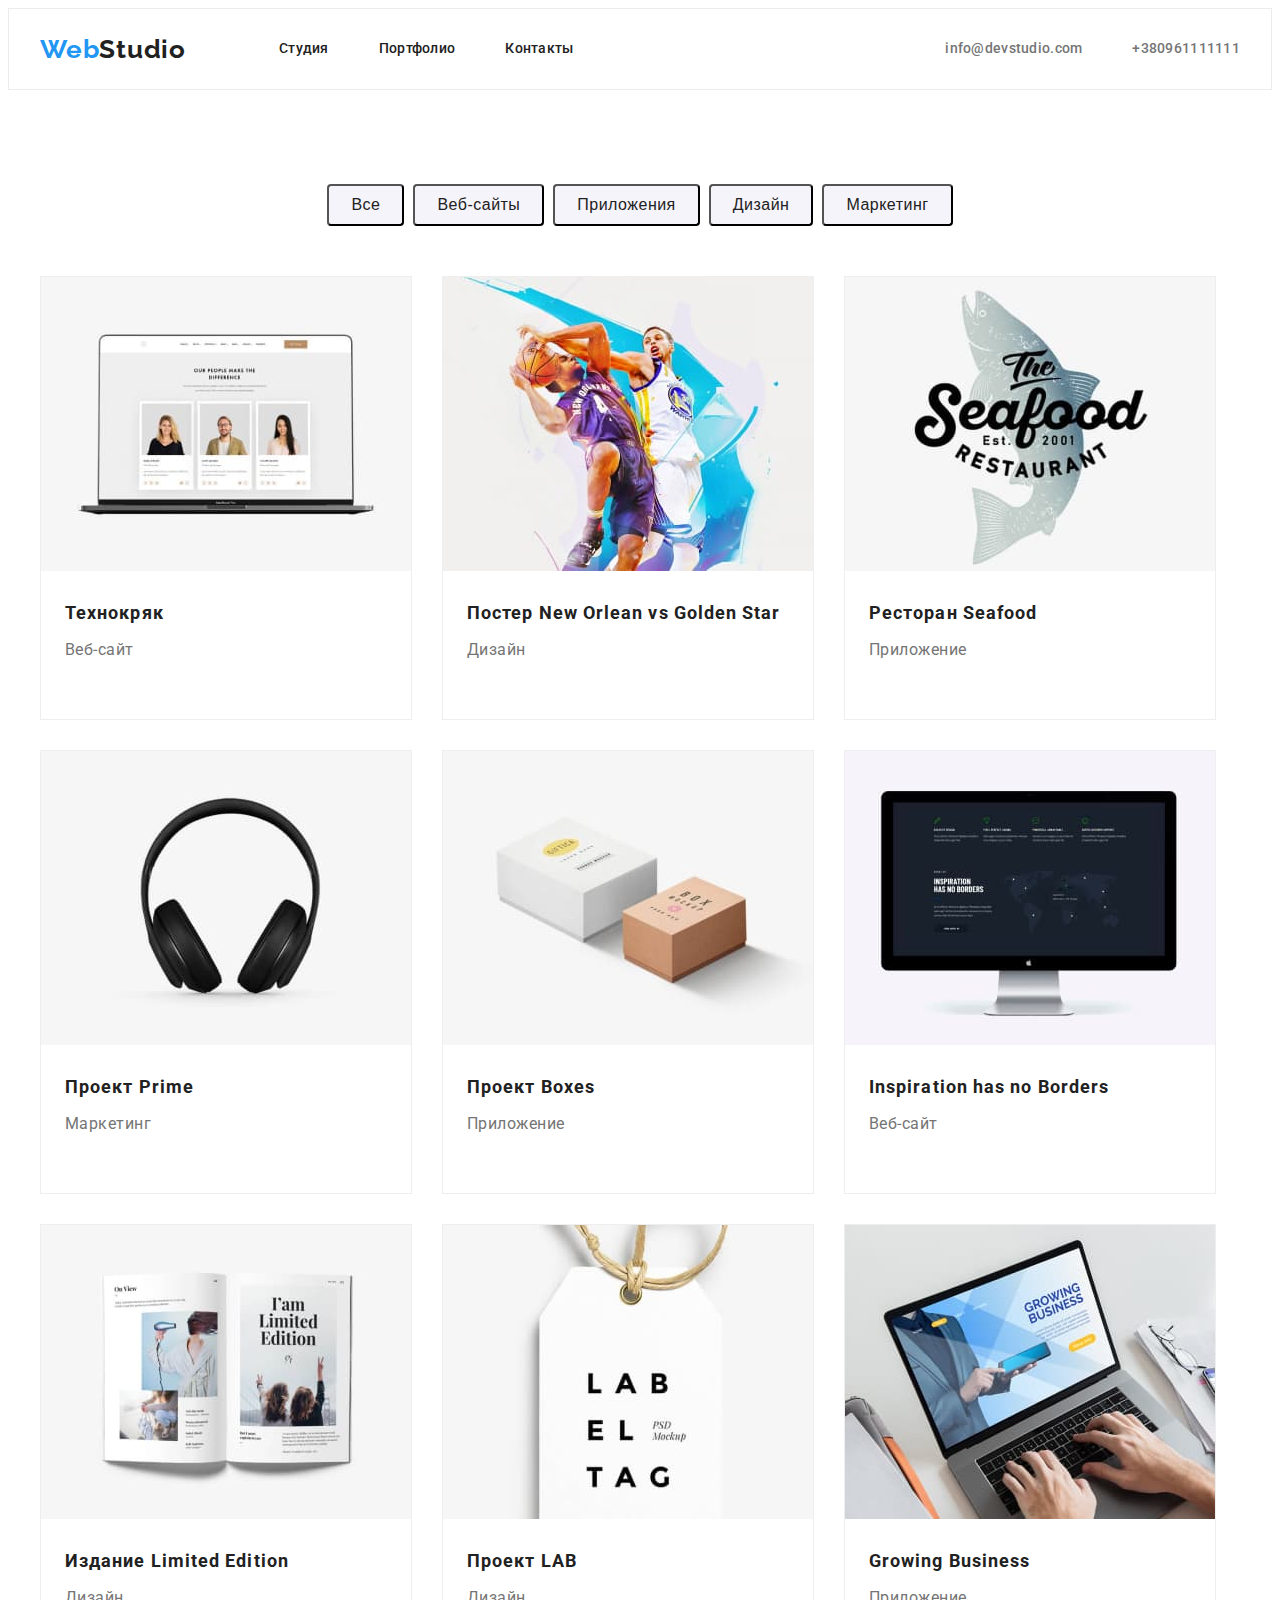
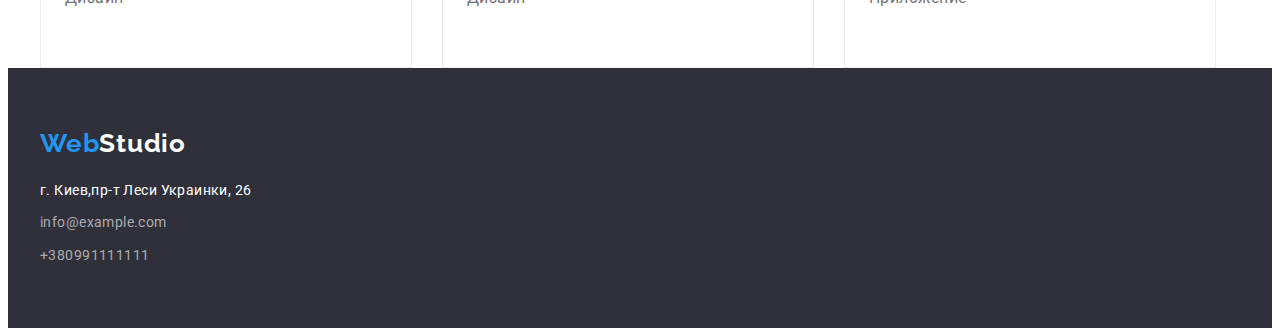
==== portfolio.html @ 9b62091d "Making the repository and adding all the pictures." ====
<!DOCTYPE html>
<html lang="ru">

<head>
  <meta charset="UTF-8" />
  <meta http-equiv="X-UA-Compatible" content="IE=edge" />
  <meta name="viewport" content="width=device-width, initial-scale=1.0" />
  <title lang="ru">Портфолио</title>
  <link rel="stylesheet" href="https://cdnjs.cloudflare.com/ajax/libs/modern-normalize/1.1.0/modern-normalize.min.css"
    integrity="sha512-wpPYUAdjBVSE4KJnH1VR1HeZfpl1ub8YT/NKx4PuQ5NmX2tKuGu6U/JRp5y+Y8XG2tV+wKQpNHVUX03MfMFn9Q=="
    crossorigin="anonymous" referrerpolicy="no-referrer" />
  <link rel="preconnect" href="https://fonts.googleapis.com" />
  <link rel="preconnect" href="https://fonts.gstatic.com" crossorigin />
  <link href="https://fonts.googleapis.com/css2?family=Raleway:wght@700&family=Roboto:wght@400;500;700;900&display=swap"
    rel="stylesheet" />
  <link rel="stylesheet" href="./css/style.css" />
</head>

<body>
  <!----------------------HEADER---------------------------->
  <header class="header">
    <div class="container container-header">
      <nav class="header-navigation">
        <a class="header-logo link" href="index.html">Web<span class="header-logo-studio">Studio</span></a>
        <ul class="header-list list">
          <li class="header-item">
            <a class="header-link link" href="index.html">Студия</a>
          </li>
          <li class="header-item">
            <a class="header-link link" href="portfolio.html">Портфолио</a>
          </li>
          <li class="header-item">
            <a class="header-link link" href="">Контакты</a>
          </li>
        </ul>
      </nav>
      <ul class="header-right list">
        <li>
          <a class="header-mail link" href="mailto:info@example.com" lang="en">info@devstudio.com</a>
        </li>
        <li>
          <a class="header-tel link" href="tel:+380991111111">+380961111111</a>
        </li>
      </ul>
    </div>
  </header>
  <main>
    <section>
      <div class="container">
        <h1 hidden>Портфолио</h1>
        <!----------------------PORTFOLIO - FILTER--------------------------->
        <div class="portfolio-filter">
          <ul class="portfolio-list list">
            <li class="portfolio-item">
              <button class="portfolio-filter-btn" type="button">Все</button>
            </li>
            <li class="portfolio-item">
              <button class="portfolio-filter-btn" type="button">
                Веб-сайты
              </button>
            </li>
            <li class="portfolio-item">
              <button class="portfolio-filter-btn" type="button">
                Приложения
              </button>
            </li>
            <li class="portfolio-item">
              <button class="portfolio-filter-btn" type="button">Дизайн</button>
            </li>
            <li class="portfolio-item">
              <button class="portfolio-filter-btn" type="button">
                Маркетинг
              </button>
            </li>
          </ul>
        </div>

        <!----------------------PORTFOLIO - PROJECTS--------------------------->
        <div class="portfolio-container">
          <ul class="portfolio-projects-list list">
            <li class="portfolio-projects-item">
              <a class="portfolio-projects-link">
                <img src="./images/port/port-tech.jpg" alt="Ноутбук с картинками" width="370" height="294" />
                <div class="portfolio-projects-des">
                  <h2 class="portfolio-projects-title">Технокряк</h2>
                  <p class="portfolio-projects-description">Веб-сайт</p>
                </div>
              </a>
            </li>
            <li class="portfolio-projects-item">
              <a class="portfolio-projects-link">
                <img src="./images/port/port-bask.jpg" alt="Баскетболисти с мячом на постере" width="370"
                  height="294" />
                <div class="portfolio-projects-des">
                  <h2 class="portfolio-projects-title">
                    Постер New Orlean vs Golden Star
                  </h2>
                  <p class="portfolio-projects-description">Дизайн</p>
                </div>
              </a>
            </li>
            <li class="portfolio-projects-item">
              <a class="portfolio-projects-link">
                <img src="./images/port/port-seafood.jpg" alt="Логотип ресторану" width="370" height="294" />
                <div class="portfolio-projects-des">
                  <h2 class="portfolio-projects-title">Ресторан Seafood</h2>
                  <p class="portfolio-projects-description">Приложение</p>
                </div>
              </a>
            </li>
            <li class="portfolio-projects-item">
              <a class="portfolio-projects-link">
                <img src="./images/port/port-head.jpg" alt="Наушники" width="370" height="294" />
                <div class="portfolio-projects-des">
                  <h2 class="portfolio-projects-title">Проект Prime</h2>
                  <p class="portfolio-projects-description">Маркетинг</p>
                </div>
              </a>
            </li>
            <li class="portfolio-projects-item">
              <a class="portfolio-projects-link">
                <img src="./images/port/port-box.jpg" alt="Две коробки" width="370" height="294" />
                <div class="portfolio-projects-des">
                  <h2 class="portfolio-projects-title">Проект Boxes</h2>
                  <p class="portfolio-projects-description">Приложение</p>
                </div>
              </a>
            </li>
            <li class="portfolio-projects-item">
              <a class="portfolio-projects-link">
                <img src="./images/port/port-comp.jpg" alt="Монитор компютера" width="370" height="294" />
                <div class="portfolio-projects-des">
                  <h2 class="portfolio-projects-title" lang="en">
                    Inspiration has no Borders
                  </h2>
                  <p class="portfolio-projects-description">Веб-сайт</p>
                </div>
              </a>
            </li>
            <li class="portfolio-projects-item">
              <a class="portfolio-projects-link">
                <img src="./images/port/port-book.jpg" alt="Розгорнутая книга" width="370" height="294" />
                <div class="portfolio-projects-des">
                  <h2 class="portfolio-projects-title" lang="en">
                    Издание Limited Edition
                  </h2>
                  <p class="portfolio-projects-description">Дизайн</p>
                </div>
              </a>
            </li>
            <li class="portfolio-projects-item">
              <a class="portfolio-projects-link">
                <img src="./images/port/port-lab.jpg" alt="Розгорнутая книга" width="370" height="294" />
                <div class="portfolio-projects-des">
                  <h2 class="portfolio-projects-title" lang="en">
                    Проект LAB
                  </h2>
                  <p class="portfolio-projects-description">Дизайн</p>
                </div>
              </a>
            </li>
            <li class="portfolio-projects-item">
              <a class="portfolio-projects-link">
                <img src="./images/port/port-grow.jpg" alt="Ноутбук с брайзером" width="370" height="294" />
                <div class="portfolio-projects-des">
                  <h2 class="portfolio-projects-title" lang="en">
                    Growing Business
                  </h2>
                  <p class="portfolio-projects-description">Приложение</p>
                </div>
              </a>
            </li>
          </ul>
        </div>
      </div>
      </div>
    </section>
  </main>
  <!----------------------FOOTER-------------------------->
  <footer class="footer">
    <div class="container">
      <h2 hidden lang="ru">Контакты</h2>
      <a class="footer-logo link" href="index.html">Web<span class="footer-logo-studio">Studio</span></a>
      <address class="address">
        <ul class="footer-list-address list">
          <li class="footer-item">
            <a class="footer-address link" href="https://goo.gl/maps/ysLMHzsxWUq1JGbp9" target="_blank"
              rel="noopener noreferrer">г. Киев,пр-т Леси Украинки, 26</a>
          </li>
          <li class="footer-item">
            <a class="footer-email link" href="mailto:info@example.com">info@example.com</a>
          </li>
          <li class="footer-item">
            <a class="footer-tel link" href="tel:+380991111111">+380991111111</a>
          </li>
        </ul>
      </address>
    </div>
  </footer>
</body>

</html>
---- css/style.css ----
:root {
  --main-title-color: #ffffff;
  --secondary-title-color: #212121;
  --main-text-color: #757575;
  --accent-color: #2196f3;
  --line-bg-color: #ffffff;
  --bg-color: #2f303a;
  --section-whatdo-color: #e5e5e5;
  --section-ourteam-color: #f5f4fa;
  --only-white-color: #ffffff;
}

body {
  font-family: "Roboto", sans-serif;
}

.container {
  width: 1200px;
  padding-left: 15px;
  padding-right: 15px;
  margin: 0 auto;
}

.container-header {
  padding-top: 0;
  padding-bottom: 0;
}
.container-pading-non {
  padding-top: 0;
}

p,
h1,
h2,
h3,
h4,
h5,
h6 {
  margin-top: 0;
  margin-bottom: 0;
}

ul {
  margin-top: 0;
  margin-bottom: 0;
  padding-left: 0;
}

.list {
  list-style: none;
}
.link {
  text-decoration: none;
}

/*----------------------HEADER----------------------------*/
.header {
  background: var(--line-bg-color);
  border: 1px solid #ececec;
}
.header .container {
  display: flex;
  align-items: center;
}

.header-navigation {
  display: flex;
  align-items: center;
}

.header-list {
  display: flex;
}

.header-item:not(:last-child) {
  margin-right: 50px;
}

.header-logo {
  font-family: Raleway;
  font-style: normal;
  font-weight: bold;
  font-size: 26px;
  line-height: 1.19;
  letter-spacing: 0.03em;
  color: var(--accent-color);
  margin-right: 93px;
}
.header-logo-studio {
  font-family: Raleway;
  font-style: normal;
  font-weight: bold;
  font-size: 26px;
  line-height: 1.19;
  letter-spacing: 0.03em;
  color: var(--secondary-title-color);
}

.header-link {
  display: block;
  font-weight: 500;
  font-size: 14px;
  line-height: 1.14;
  letter-spacing: 0.02em;
  color: var(--secondary-title-color);
  padding-top: 32px;
  padding-bottom: 32px;
}
.header-link:hover,
.header-link:focus {
  color: var(--accent-color);
}

.header-right {
  margin-left: auto;
  display: flex;
}

.header-mail {
  display: block;
  font-weight: 500;
  font-size: 14px;
  line-height: 1.14;
  letter-spacing: 0.02em;
  color: var(--main-text-color);
  margin-right: 50px;
  padding-top: 32px;
  padding-bottom: 32px;
}
.header-mail:hover,
.header-mail:focus {
  color: var(--accent-color);
}

.header-tel {
  display: block;
  font-weight: 500;
  font-size: 14px;
  line-height: 1.14;
  letter-spacing: 0.02em;
  color: var(--main-text-color);
  padding-top: 32px;
  padding-bottom: 32px;
}

/*----------------------HERO----------------------------*/

.hero {
  background: var(--bg-color);
  text-align: center;
  padding-top: 200px;
  padding-bottom: 200px;
}

.hero-title {
  font-weight: 900;
  font-size: 44px;
  line-height: 1.36;
  text-align: center;
  letter-spacing: 0.06em;
  text-transform: uppercase;
  color: var(--only-white-color);
  margin-bottom: 30px;
}

.hero-button {
  font-family: "Roboto";
  font-weight: bold;
  font-size: 16px;
  line-height: 1.87;
  text-align: center;
  letter-spacing: 0.06em;
  color: var(--only-white-color);
  padding: 10px 32px 10px 32px;
}
.btn {
  background: var(--accent-color);
  box-shadow: 0px 4px 4px rgba(0, 0, 0, 0.15);
  border-radius: 4px;
}
.btn {
  cursor: pointer;
}
/*----------------------FEATURE----------------------------*/
.feature {
  background: var(--section-whatdo-color);
  padding-top: 94px;
  padding-bottom: 94px;
}
.feature-list {
  display: flex;
}

.feature-item {
  width: 270px;
}
.feature-item:not(:last-child) {
  margin-right: 30px;
}
.feature-title {
  font-weight: bold;
  font-size: 14px;
  line-height: 16px;
  letter-spacing: 0.03em;
  text-transform: uppercase;
  color: var(--secondary-title-color);
  padding-bottom: 10px;
}
.feature-content {
  font-weight: normal;
  font-size: 14px;
  line-height: 1.71;
  letter-spacing: 0.03em;
  color: var(--main-text-color);
}
.feature {
  background: var(--section-whatdo-color);
}
/*---------------WHAT TO DO---------------*/
.whatdo {
  background: var(--section-whatdo-color);
  padding-bottom: 94px;
}
.whatdo-list {
  display: flex;
}

.whatdo-item:not(:last-child) {
  margin-right: 30px;
}

.whatdo-title {
  font-weight: bold;
  font-size: 36px;
  line-height: 1.16;
  text-align: center;
  letter-spacing: 0.03em;
  color: var(--secondary-title-color);
  margin-bottom: 50px;
}
/*---------------OURTEAM------------------*/
.ourteam {
  background: var(--section-ourteam-color);
  padding-top: 94px;
  padding-bottom: 94px;
}
.ourteam-title {
  font-weight: bold;
  font-size: 36px;
  line-height: 1.16;
  text-align: center;
  letter-spacing: 0.03em;
  color: var(--secondary-title-color);
}

.ourteam-list {
  display: flex;
  padding-top: 50px;
}

.ourteam-item:not(:last-child) {
  margin-right: 30px;
}

.ourteam-item {
  background-color: var(--only-white-color);
}
.ourteam-img {
  border-radius: 0px;
}

.ourteam-description {
  padding-top: 30px;
  padding-bottom: 30px;
}

.ourteam-people {
  font-weight: 500;
  font-size: 16px;
  line-height: 1.18;
  text-align: center;
  letter-spacing: 0.03em;
  color: var(--secondary-title-color);
  padding-bottom: 10px;
}

.ourteam-position {
  font-weight: normal;
  font-size: 16px;
  line-height: 1.18;
  text-align: center;
  letter-spacing: 0.03em;
  color: var(--main-text-color);
}

/*---------------FOOTER---------------*/

.footer {
  background: var(--bg-color);
  padding-top: 60px;
  padding-bottom: 60px;
}

.footer-logo {
  font-family: Raleway;
  font-style: normal;
  font-weight: bold;
  font-size: 26px;
  line-height: 1.19;
  letter-spacing: 0.03em;
  color: var(--accent-color);
}

.footer-logo-studio {
  font-family: Raleway;
  font-style: normal;
  font-weight: bold;
  font-size: 26px;
  line-height: 1.19;
  letter-spacing: 0.03em;
  color: var(--only-white-color);
}

.footer-list-address {
  margin-top: 20px;
}

.footer-item {
  margin-top: 9px;
}

.footer-address {
  font-style: normal;
  font-weight: normal;
  font-size: 14px;
  line-height: 1.71;
  letter-spacing: 0.03em;
  color: var(--only-white-color);
}

.footer-address:hover,
.footer-address:focus {
  color: var(--accent-color);
}

.footer-email {
  font-style: normal;
  font-weight: normal;
  font-size: 14px;
  line-height: 1.71;
  letter-spacing: 0.03em;
  color: rgba(255, 255, 255, 0.6);
  margin-top: 9px;
}
.footer-email:hover,
.footer-email:focus {
  color: var(--accent-color);
}

.footer-tel {
  font-style: normal;
  font-weight: normal;
  font-size: 14px;
  line-height: 1.71;
  letter-spacing: 0.03em;
  color: rgba(255, 255, 255, 0.6);
}

.footer-tel:hover,
.footer-tel:focus {
  color: var(--accent-color);
}

/*-------------------PORTFOLIO - FILTER--------------------------------*/
.portfolio-filter {
  padding-top: 94px;
}
.portfolio-list {
  display: flex;
  justify-content: center;
}

.portfolio-item:not(:last-child) {
  margin-right: 9px;
}
.portfolio-filter-btn {
  background: var(--section-ourteam-color);
  border-radius: 4px;
  font-weight: 500;
  font-size: 16px;
  line-height: 1.62;
  text-align: center;
  letter-spacing: 0.03em;
  color: var(--secondary-title-color);
  padding: 6px 22px;
}

/*-------------------PORTFOLIO - PROJECTS--------------------------------*/
.portfolio-container {
  margin-left: auto;
  margin-right: auto;
  width: 1200px;
}

.portfolio-projects-list {
  padding-top: 50px;
  display: flex;
  flex-wrap: wrap;
  margin-top: -30px;
  margin-left: -30px;
}

.portfolio-projects-item {
  background: var(--only-white-color);
  border: 1px solid #eeeeee;
  box-sizing: border-box;
  margin-top: 30px;
  margin-left: 30px;
  flex-basis: calc (100% / 3 - 30px);
}

.portfolio-projects-des {
  padding: 20px 24px 54px 24px;
}
.portfolio-projects-title {
  font-weight: bold;
  font-size: 18px;
  line-height: 2;
  letter-spacing: 0.06em;
  color: var(--secondary-title-color);
}
.portfolio-projects-description {
  font-weight: normal;
  font-size: 16px;
  line-height: 1.87;
  letter-spacing: 0.03em;
  color: var(--main-text-color);
  margin-top: 4px;
}
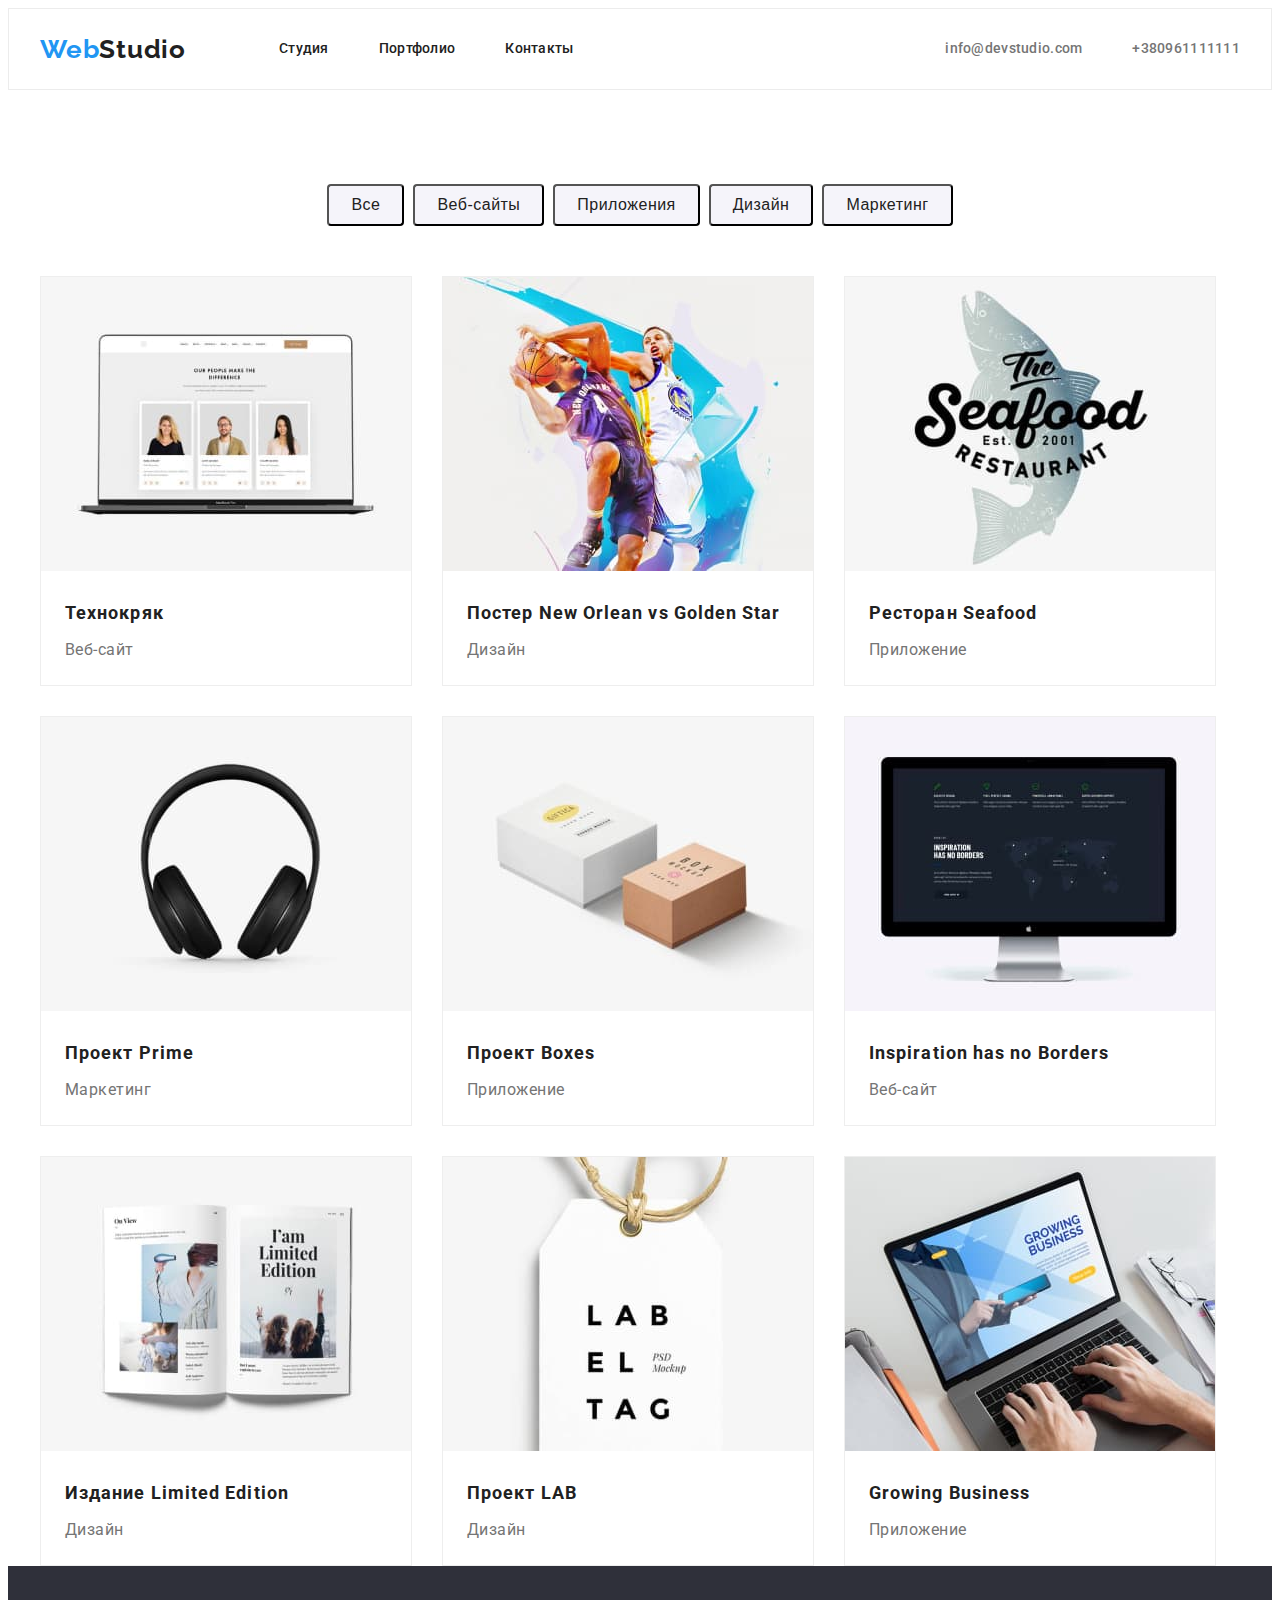
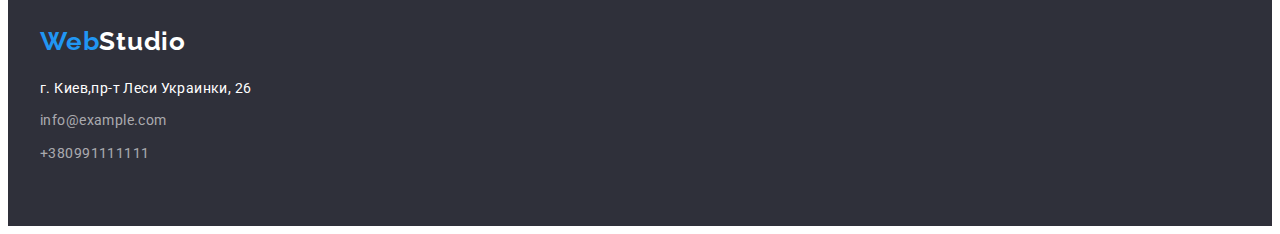
==== commit bfee6c55: "Made icons and sprite. Connecting to the page." ====
--- a/portfolio.html
+++ b/portfolio.html
@@ -36,6 +36,8 @@
       </nav>
       <ul class="header-right list">
         <li>
+
+
           <a class="header-mail link" href="mailto:info@example.com" lang="en">info@devstudio.com</a>
         </li>
         <li>
--- a/css/style.css
+++ b/css/style.css
@@ -115,6 +115,13 @@
   margin-left: auto;
   display: flex;
 }
+.header-right-icon {
+  display: flex;
+  align-items: center;
+}
+.header-right-icon-link {
+  text-align: center;
+}
 
 .header-mail {
   display: block;
@@ -146,10 +153,14 @@
 /*----------------------HERO----------------------------*/
 
 .hero {
-  background: var(--bg-color);
+  background: linear-gradient(rgba(47, 48, 58, 0.4), rgba(47, 48, 58, 0.4));
+  background-image: url(../images/hero/hero.jpg);
   text-align: center;
   padding-top: 200px;
   padding-bottom: 200px;
+  background-repeat: no-repeat;
+  background-position: center;
+  background-size: cover;
 }
 
 .hero-title {
@@ -189,14 +200,27 @@
 }
 .feature-list {
   display: flex;
+  align-items: center;
 }
 
 .feature-item {
   width: 270px;
+  display: flex;
+  flex-direction: column;
 }
 .feature-item:not(:last-child) {
   margin-right: 30px;
 }
+.feature-item-block {
+  display: flex;
+  background-color: #f5f4fa;
+  margin-bottom: 30px;
+}
+.feature-item-icon {
+  margin: 25px 100px;
+  border-radius: 4px;
+}
+
 .feature-title {
   font-weight: bold;
   font-size: 14px;
@@ -291,6 +315,41 @@
   text-align: center;
   letter-spacing: 0.03em;
   color: var(--main-text-color);
+  margin-bottom: 16px;
+}
+
+.socials-list {
+  display: flex;
+  justify-content: center;
+}
+
+.social-item {
+  width: 44px;
+  height: 44px;
+}
+
+.social-item:not(:last-child) {
+  margin-right: 10px;
+}
+
+.social-link {
+  width: 100%;
+  height: 100%;
+  display: flex;
+  align-items: center;
+  justify-content: center;
+  border-radius: 50%;
+  fill: #afb1b8;
+}
+
+.social-link:hover,
+.social-link:focus {
+  background-color: var(--accent-color);
+}
+
+.social-link:hover .social-link-icon,
+.social-link:focus .social-link-icon {
+  fill: var(--only-white-color);
 }
 
 /*---------------FOOTER---------------*/
@@ -420,7 +479,7 @@
 }
 
 .portfolio-projects-des {
-  padding: 20px 24px 54px 24px;
+  padding: 20px 24px;
 }
 .portfolio-projects-title {
   font-weight: bold;
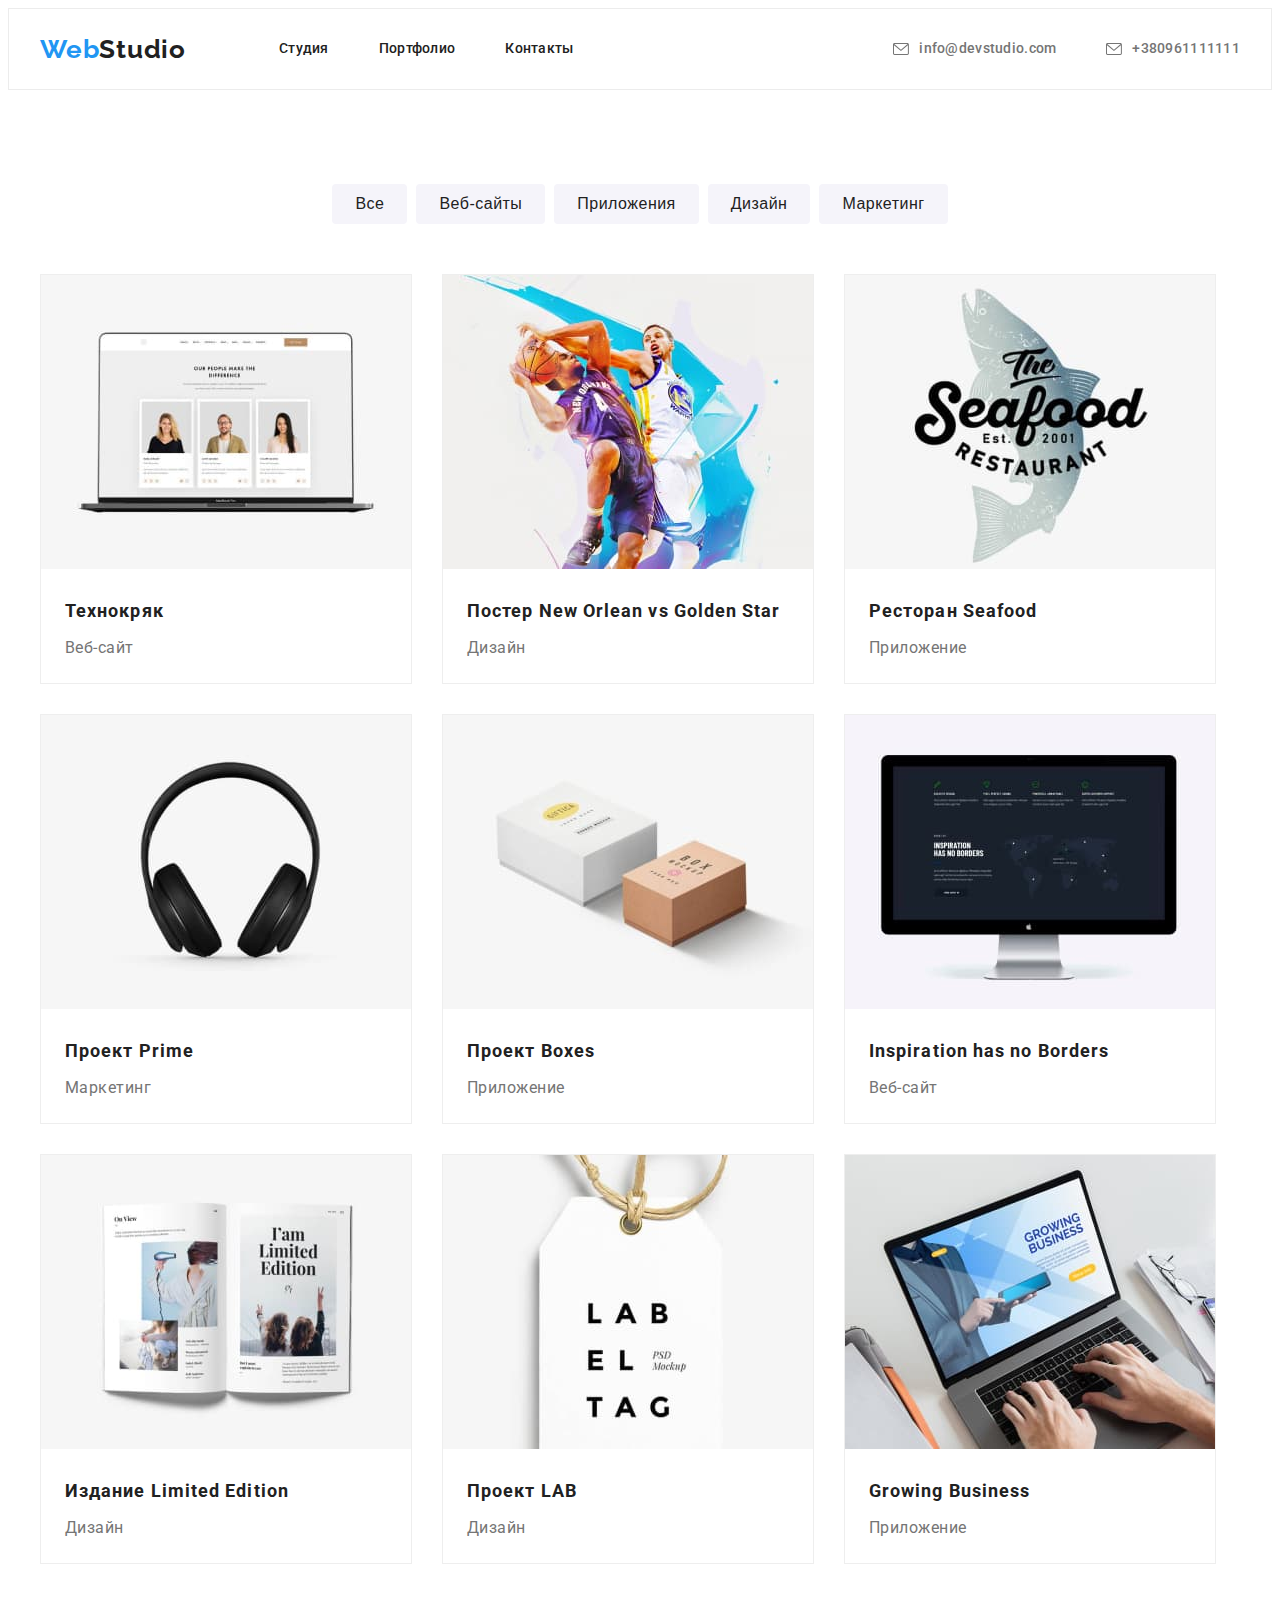
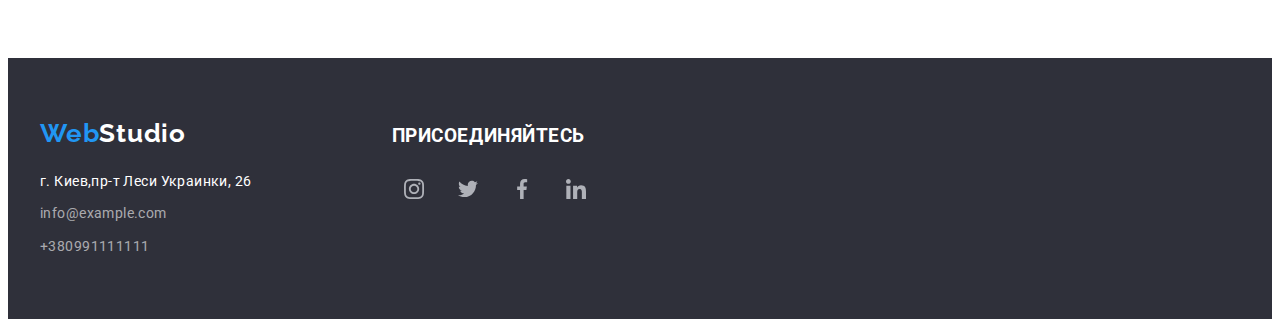
==== commit b965ae75: "Portfolio page cards have a drop shadow effect when hovering anywhere on the card." ====
--- a/portfolio.html
+++ b/portfolio.html
@@ -19,7 +19,7 @@
 <body>
   <!----------------------HEADER---------------------------->
   <header class="header">
-    <div class="container container-header">
+    <div class="container">
       <nav class="header-navigation">
         <a class="header-logo link" href="index.html">Web<span class="header-logo-studio">Studio</span></a>
         <ul class="header-list list">
@@ -35,19 +35,28 @@
         </ul>
       </nav>
       <ul class="header-right list">
-        <li>
-
-
-          <a class="header-mail link" href="mailto:info@example.com" lang="en">info@devstudio.com</a>
+        <li class="header-right-icon">
+          <a href="mailto:info@example.com" class="header-right-link header-link link">
+            <svg class="header-right-icon-svg" width="16px" height="12">
+              <use href="./images/icon/icons.svg#icon-envelope"></use>
+            </svg>
+            info@devstudio.com
+          </a>
         </li>
-        <li>
-          <a class="header-tel link" href="tel:+380991111111">+380961111111</a>
+        <li class="header-right-icon">
+          <a class="header-right-link header-link link" href="tel:+380991111111">
+            <svg class="header-right-icon-svg" width="16" height="12">
+              <use href="./images/icon/icons.svg#icon-envelope"></use>
+            </svg>
+            +380961111111</a>
         </li>
       </ul>
     </div>
   </header>
+
+
   <main>
-    <section>
+    <section class="section">
       <div class="container">
         <h1 hidden>Портфолио</h1>
         <!----------------------PORTFOLIO - FILTER--------------------------->
@@ -81,7 +90,7 @@
         <div class="portfolio-container">
           <ul class="portfolio-projects-list list">
             <li class="portfolio-projects-item">
-              <a class="portfolio-projects-link">
+              <a class="portfolio-projects-link link">
                 <img src="./images/port/port-tech.jpg" alt="Ноутбук с картинками" width="370" height="294" />
                 <div class="portfolio-projects-des">
                   <h2 class="portfolio-projects-title">Технокряк</h2>
@@ -90,7 +99,7 @@
               </a>
             </li>
             <li class="portfolio-projects-item">
-              <a class="portfolio-projects-link">
+              <a class="portfolio-projects-link link">
                 <img src="./images/port/port-bask.jpg" alt="Баскетболисти с мячом на постере" width="370"
                   height="294" />
                 <div class="portfolio-projects-des">
@@ -102,7 +111,7 @@
               </a>
             </li>
             <li class="portfolio-projects-item">
-              <a class="portfolio-projects-link">
+              <a class="portfolio-projects-link link">
                 <img src="./images/port/port-seafood.jpg" alt="Логотип ресторану" width="370" height="294" />
                 <div class="portfolio-projects-des">
                   <h2 class="portfolio-projects-title">Ресторан Seafood</h2>
@@ -111,7 +120,7 @@
               </a>
             </li>
             <li class="portfolio-projects-item">
-              <a class="portfolio-projects-link">
+              <a class="portfolio-projects-link link">
                 <img src="./images/port/port-head.jpg" alt="Наушники" width="370" height="294" />
                 <div class="portfolio-projects-des">
                   <h2 class="portfolio-projects-title">Проект Prime</h2>
@@ -120,7 +129,7 @@
               </a>
             </li>
             <li class="portfolio-projects-item">
-              <a class="portfolio-projects-link">
+              <a class="portfolio-projects-link link">
                 <img src="./images/port/port-box.jpg" alt="Две коробки" width="370" height="294" />
                 <div class="portfolio-projects-des">
                   <h2 class="portfolio-projects-title">Проект Boxes</h2>
@@ -129,7 +138,7 @@
               </a>
             </li>
             <li class="portfolio-projects-item">
-              <a class="portfolio-projects-link">
+              <a class="portfolio-projects-link link">
                 <img src="./images/port/port-comp.jpg" alt="Монитор компютера" width="370" height="294" />
                 <div class="portfolio-projects-des">
                   <h2 class="portfolio-projects-title" lang="en">
@@ -140,7 +149,7 @@
               </a>
             </li>
             <li class="portfolio-projects-item">
-              <a class="portfolio-projects-link">
+              <a class="portfolio-projects-link link">
                 <img src="./images/port/port-book.jpg" alt="Розгорнутая книга" width="370" height="294" />
                 <div class="portfolio-projects-des">
                   <h2 class="portfolio-projects-title" lang="en">
@@ -151,7 +160,7 @@
               </a>
             </li>
             <li class="portfolio-projects-item">
-              <a class="portfolio-projects-link">
+              <a class="portfolio-projects-link link">
                 <img src="./images/port/port-lab.jpg" alt="Розгорнутая книга" width="370" height="294" />
                 <div class="portfolio-projects-des">
                   <h2 class="portfolio-projects-title" lang="en">
@@ -162,7 +171,7 @@
               </a>
             </li>
             <li class="portfolio-projects-item">
-              <a class="portfolio-projects-link">
+              <a class="portfolio-projects-link link">
                 <img src="./images/port/port-grow.jpg" alt="Ноутбук с брайзером" width="370" height="294" />
                 <div class="portfolio-projects-des">
                   <h2 class="portfolio-projects-title" lang="en">
@@ -181,22 +190,57 @@
   <!----------------------FOOTER-------------------------->
   <footer class="footer">
     <div class="container">
-      <h2 hidden lang="ru">Контакты</h2>
-      <a class="footer-logo link" href="index.html">Web<span class="footer-logo-studio">Studio</span></a>
-      <address class="address">
-        <ul class="footer-list-address list">
-          <li class="footer-item">
-            <a class="footer-address link" href="https://goo.gl/maps/ysLMHzsxWUq1JGbp9" target="_blank"
-              rel="noopener noreferrer">г. Киев,пр-т Леси Украинки, 26</a>
-          </li>
-          <li class="footer-item">
-            <a class="footer-email link" href="mailto:info@example.com">info@example.com</a>
-          </li>
-          <li class="footer-item">
-            <a class="footer-tel link" href="tel:+380991111111">+380991111111</a>
+      <div class="footer-address">
+        <h2 hidden lang="ru">Контакты</h2>
+        <a class="footer-logo link" href="index.html">Web<span class="footer-logo-studio">Studio</span></a>
+        <address class="address">
+          <ul class="footer-list-address list">
+            <li class="footer-item">
+              <a class="footer-address link" href="https://goo.gl/maps/ysLMHzsxWUq1JGbp9" target="_blank"
+                rel="noopener noreferrer">г. Киев,пр-т Леси Украинки, 26</a>
+            </li>
+            <li class="footer-item">
+              <a class="footer-email link" href="mailto:info@example.com">info@example.com</a>
+            </li>
+            <li class="footer-item">
+              <a class="footer-tel link" href="tel:+380991111111">+380991111111</a>
+            </li>
+          </ul>
+        </address>
+      </div>
+      <div class="footer-social-media">
+        <h3 class="footer-social-title">Присоединяйтесь</h3>
+        <ul class="footer-socials list socials-list">
+          <li class="footer-socials-item">
+            <a href="#" class="footer-socials-link link">
+              <svg class="footer-socials-link-icon" with="20" height="20">
+                <use href="../images/icon/icons.svg#icon-instagram"></use>
+              </svg>
+            </a>
+          </li>
+          <li class="footer-socials-item">
+            <a href="#" class="footer-socials-link link">
+              <svg class="footer-socials-link-icon" with="20" height="20">
+                <use href="../images/icon/icons.svg#icon-twitter"></use>
+              </svg>
+            </a>
+          </li>
+          <li class="footer-socials-item">
+            <a href="#" class="footer-socials-link link">
+              <svg class="footer-socials-link-icon" with="20" height="20">
+                <use href="../images/icon/icons.svg#icon-facebook"></use>
+              </svg>
+            </a>
+          </li>
+          <li class="footer-socials-item">
+            <a href="#" class="footer-socials-link link">
+              <svg class="footer-socials-link-icon" with="20" height="20">
+                <use href="../images/icon/icons.svg#icon-linkedin"></use>
+              </svg>
+            </a>
           </li>
         </ul>
-      </address>
+      </div>
     </div>
   </footer>
 </body>
--- a/css/style.css
+++ b/css/style.css
@@ -8,6 +8,10 @@
   --section-whatdo-color: #e5e5e5;
   --section-ourteam-color: #f5f4fa;
   --only-white-color: #ffffff;
+  --icon-first-color: #afb1b8;
+  --bg-hero-gradient: rgba(47, 48, 58, 0.4);
+  --cards-shadow: 0px 1px 1px rgba(0, 0, 0, 0.12),
+    0px 4px 4px rgba(0, 0, 0, 0.06), 1px 4px 6px rgba(0, 0, 0, 0.16);
 }
 
 body {
@@ -21,10 +25,16 @@
   margin: 0 auto;
 }
 
+.section {
+  padding-top: 94px;
+  padding-bottom: 94px;
+}
+
 .container-header {
   padding-top: 0;
   padding-bottom: 0;
 }
+
 .container-pading-non {
   padding-top: 0;
 }
@@ -97,7 +107,7 @@
 }
 
 .header-link {
-  display: block;
+  display: inline-block;
   font-weight: 500;
   font-size: 14px;
   line-height: 1.14;
@@ -112,15 +122,31 @@
 }
 
 .header-right {
+  display: flex;
   margin-left: auto;
-  display: flex;
-}
-.header-right-icon {
-  display: flex;
-  align-items: center;
-}
-.header-right-icon-link {
-  text-align: center;
+}
+
+.header-right > .header-right-icon:not(:last-child) {
+  margin-right: 50px;
+}
+
+.header-right-link {
+  display: flex;
+  align-items: center;
+}
+
+.header-right .header-right-link {
+  color: var(--main-text-color);
+}
+
+.header-right-link:hover,
+.header-right-link:focus {
+  color: var(--accent-color);
+}
+
+.header-right-icon-svg {
+  margin-right: 10px;
+  fill: currentColor;
 }
 
 .header-mail {
@@ -153,8 +179,11 @@
 /*----------------------HERO----------------------------*/
 
 .hero {
-  background: linear-gradient(rgba(47, 48, 58, 0.4), rgba(47, 48, 58, 0.4));
+  background: linear-gradient(var(--bg-hero-gradient), var(--bg-hero-gradient));
   background-image: url(../images/hero/hero.jpg);
+  background-color: var(--bg-color);
+  max-width: 1600px;
+  height: 600px;
   text-align: center;
   padding-top: 200px;
   padding-bottom: 200px;
@@ -186,8 +215,8 @@
 }
 .btn {
   background: var(--accent-color);
-  box-shadow: 0px 4px 4px rgba(0, 0, 0, 0.15);
   border-radius: 4px;
+  border: 1px solid transparent;
 }
 .btn {
   cursor: pointer;
@@ -296,6 +325,7 @@
 .ourteam-description {
   padding-top: 30px;
   padding-bottom: 30px;
+  box-shadow: var(--cards-shadow);
 }
 
 .ourteam-people {
@@ -352,6 +382,56 @@
   fill: var(--only-white-color);
 }
 
+/*---------REGULAR CUSTOMERS----------*/
+.customers {
+  background-color: var(--section-whatdo-color);
+  padding-top: 94px;
+  padding-bottom: 94px;
+}
+
+.customers-title {
+  font-weight: bold;
+  font-size: 36px;
+  line-height: 42px;
+  text-align: center;
+  letter-spacing: 0.03em;
+  color: var(--secondary-title-color);
+  margin-bottom: 50px;
+}
+
+.customers-list {
+  display: flex;
+  justify-content: center;
+  align-items: center;
+}
+
+.customers-item:not(:last-child) {
+  margin-right: 30px;
+}
+
+.customers-link {
+  display: flex;
+  justify-content: center;
+  align-items: center;
+  width: 170px;
+  height: 92px;
+  border: 1px solid var(--icon-first-color);
+  border-radius: 4px;
+  cursor: pointer;
+}
+.customers-link-icon {
+  fill: var(--icon-first-color);
+}
+
+.customers-link:hover,
+.customers-link:focus {
+  border-color: var(--accent-color);
+}
+.customers-link-icon:focus,
+.customers-link-icon:hover {
+  fill: var(--accent-color);
+}
+
 /*---------------FOOTER---------------*/
 
 .footer {
@@ -430,10 +510,59 @@
   color: var(--accent-color);
 }
 
+/*-------------FOOTER - SOCIAL MEDIA-------------*/
+.footer .container {
+  display: flex;
+  align-items: baseline;
+}
+.footer-address {
+  margin-right: 70px;
+}
+
+.footer-social-title {
+  font-weight: 700;
+  line-height: 1.14;
+  letter-spacing: 0.03em;
+  text-transform: uppercase;
+  color: var(--only-white-color);
+  margin-bottom: 20px;
+}
+.footer-socials {
+  display: flex;
+  justify-content: center;
+}
+
+.footer-socials-item {
+  width: 44px;
+  height: 44px;
+}
+
+.footer-socials-item:not(:last-child) {
+  margin-right: 10px;
+}
+
+.footer-socials-link {
+  width: 100%;
+  height: 100%;
+  display: flex;
+  align-items: center;
+  justify-content: center;
+  border-radius: 50%;
+  fill: #afb1b8;
+}
+
+.footer-socials-link:hover,
+.footer-socials-link:focus {
+  background-color: var(--accent-color);
+}
+
+.footer-socials-link:hover .footer-socials-link-icon,
+.footer-socials-link:focus .footer-socials-link-icon {
+  fill: var(--only-white-color);
+}
+
 /*-------------------PORTFOLIO - FILTER--------------------------------*/
-.portfolio-filter {
-  padding-top: 94px;
-}
+
 .portfolio-list {
   display: flex;
   justify-content: center;
@@ -452,6 +581,14 @@
   letter-spacing: 0.03em;
   color: var(--secondary-title-color);
   padding: 6px 22px;
+  border: 1px solid transparent;
+  cursor: pointer;
+}
+
+.portfolio-filter-btn:focus,
+.portfolio-filter-btn:hover {
+  background-color: var(--accent-color);
+  color: var(--only-white-color);
 }
 
 /*-------------------PORTFOLIO - PROJECTS--------------------------------*/
@@ -478,6 +615,21 @@
   flex-basis: calc (100% / 3 - 30px);
 }
 
+.portfolio-projects-link {
+  cursor: pointer;
+}
+
+.portfolio-projects-link.link {
+  display: inline-block;
+  width: 100%;
+  height: 100%;
+}
+
+.portfolio-projects-link:hover,
+.portfolio-projects-link:focus {
+  box-shadow: var(--cards-shadow);
+}
+
 .portfolio-projects-des {
   padding: 20px 24px;
 }
